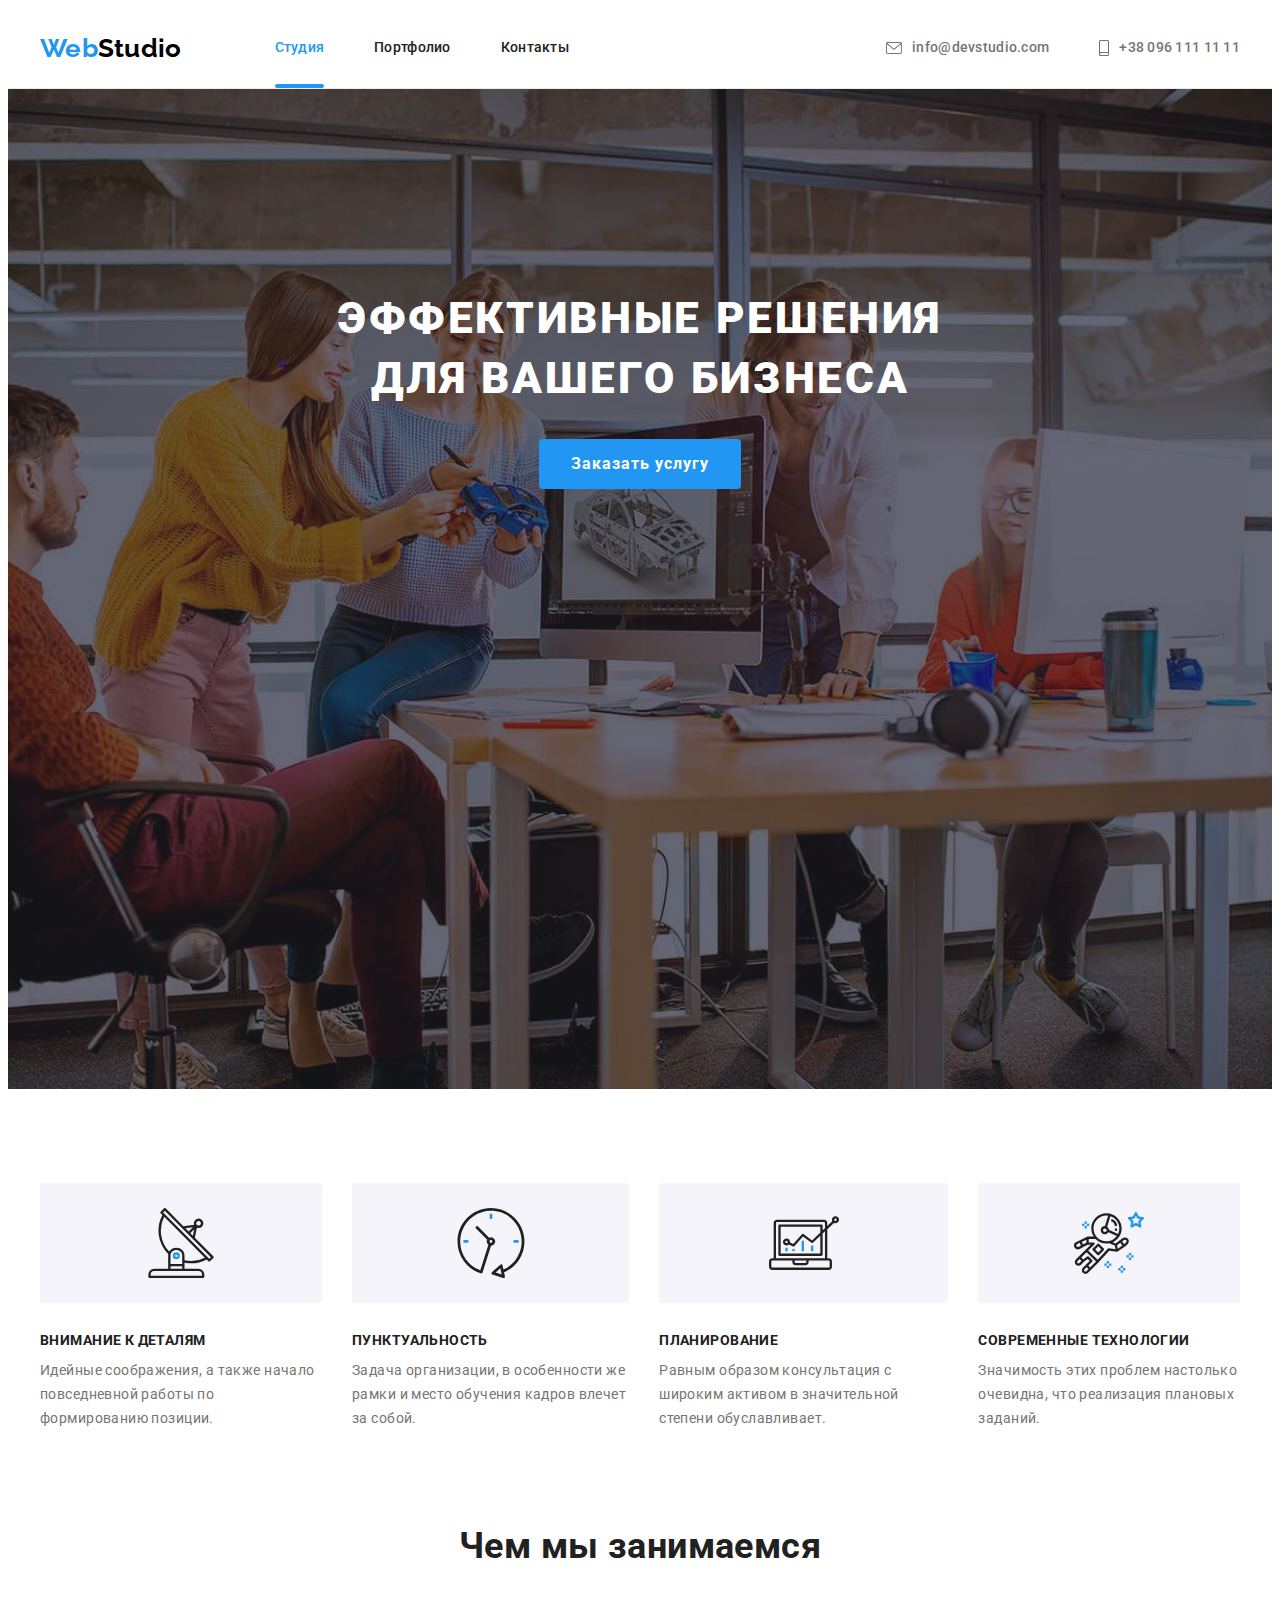
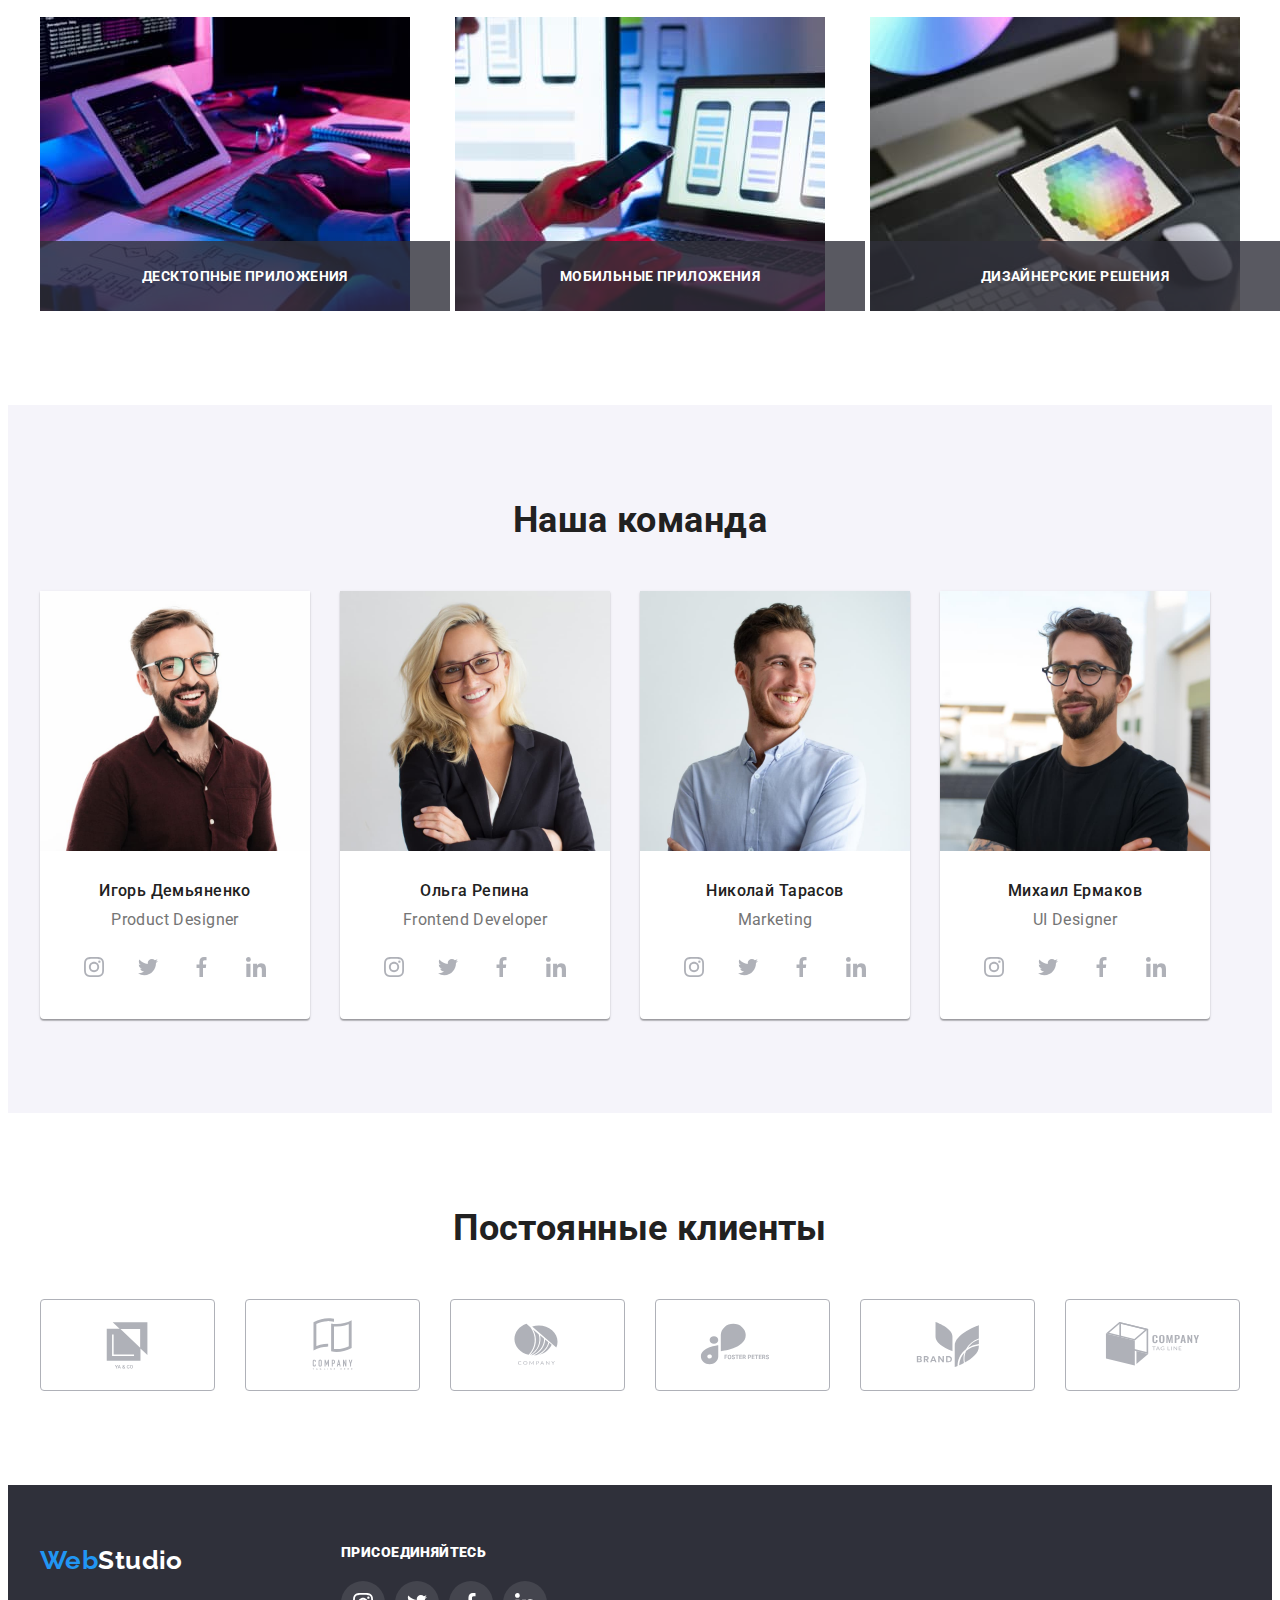
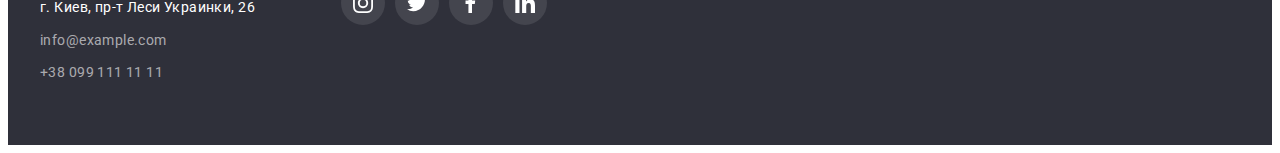
==== index.html @ 3fa94e57 "init" ====
<!DOCTYPE html>
<html lang="ru">
  <head>
    <meta charset="UTF-8" />
    <meta http-equiv="X-UA-Compatible" content="IE=edge" />
    <meta name="viewport" content="width=device-width, initial-scale=1.0" />
    <title>WebStudio</title>

    <!-- Fonts -->
    <link rel="preconnect" href="https://fonts.googleapis.com" />
    <link rel="preconnect" href="https://fonts.gstatic.com" crossorigin />
    <link
      href="https://fonts.googleapis.com/css2?family=Raleway:wght@700&family=Roboto:wght@400;500;700;900&display=swap"
      rel="stylesheet"
    />

    <!-- Styles -->
    <link
      rel="stylesheet"
      href="https://cdnjs.cloudflare.com/ajax/libs/modern-normalize/1.1.0/modern-normalize.min.css"
      integrity="sha512-wpPYUAdjBVSE4KJnH1VR1HeZfpl1ub8YT/NKx4PuQ5NmX2tKuGu6U/JRp5y+Y8XG2tV+wKQpNHVUX03MfMFn9Q=="
      crossorigin="anonymous"
      referrerpolicy="no-referrer"
    />
    <link rel="stylesheet" href="./css/styles.css" />
  </head>
  <body>
    <header class="header">
      <div class="container header-content">
        <a class="logo" href="./">Web<span class="light">Studio</span></a>

        <nav class="header-nav">
          <ul class="nav-list list">
            <li class="item"><a class="link current" href="">Студия</a></li>
            <li class="item"><a class="link" href="./portfolio.html">Портфолио</a></li>
            <li class="item"><a class="link" href="">Контакты</a></li>
          </ul>
        </nav>

        <ul class="list header-address">
          <li class="item">
            <a class="link" href="mailto:info@devstudio.com">
              <svg class="icon" width="16" height="12">
                <use href="./images/icons.svg#envelope"></use></svg
              >info@devstudio.com
            </a>
          </li>

          <li class="item">
            <a class="link" href="tel:+380961111111">
              <svg class="icon" width="10" height="16">
                <use href="./images/icons.svg#smartphone"></use></svg
              >+38 096 111 11 11
            </a>
          </li>
        </ul>
      </div>
    </header>

    <main>
      <!--Заказать услугу-->
      <section class="hero">
        <div class="hero-wrapper">
          <h1 class="hero-title">
            Эффективные решения <br />
            для вашего бизнеса
          </h1>
          <button class="hero-button btn btn-primary" type="button" data-modal-open>
            Заказать услугу
          </button>
        </div>
      </section>

      <!--Преимущества нашей компании-->
      <section class="features section">
        <div class="container">
          <h2 hidden>Особенности нашей компании</h2>
          <ul class="features-list list">
            <li class="item">
              <div class="feature-icon">
                <svg width="70" height="70"><use href="./images/icons.svg#antenna"></use></svg>
              </div>
              <h3 class="features-list-title">Внимание к деталям</h3>
              <p class="features-list-text">
                Идейные соображения, а также начало повседневной работы по формированию позиции.
              </p>
            </li>

            <li class="item">
              <div class="feature-icon">
                <svg width="70" height="70"><use href="./images/icons.svg#clock"></use></svg>
              </div>
              <h3 class="features-list-title">Пунктуальность</h3>
              <p class="features-list-text">
                Задача организации, в особенности же рамки и место обучения кадров влечет за собой.
              </p>
            </li>

            <li class="item">
              <div class="feature-icon">
                <svg width="70" height="70"><use href="./images/icons.svg#diagram"></use></svg>
              </div>
              <h3 class="features-list-title">Планирование</h3>
              <p class="features-list-text">
                Равным образом консультация с широким активом в значительной степени обуславливает.
              </p>
            </li>

            <li class="item">
              <div class="feature-icon">
                <svg width="70" height="70"><use href="./images/icons.svg#astronaut"></use></svg>
              </div>
              <h3 class="features-list-title">Современные технологии</h3>
              <p class="features-list-text">
                Значимость этих проблем настолько очевидна, что реализация плановых заданий.
              </p>
            </li>
          </ul>
        </div>
      </section>

      <!--Чем мы занимаемся-->
      <section class="work section">
        <div class="container">
          <h2 class="title">Чем мы занимаемся</h2>
          <ul class="work-list list">
            <li class="item">
              <img
                class="work-img"
                src="./images/what_we_create/what_we_create_1.jpg"
                alt="Программист пишет код"
                width="370"
              />
              <h3 class="work-label">Десктопные приложения</h3>
            </li>

            <li class="item">
              <img
                class="work-img"
                src="./images/what_we_create/what_we_create_2.jpg"
                alt="Разработка мобильных приложений"
                width="370"
              />
              <h3 class="work-label">Мобильные приложения</h3>
            </li>

            <li class="item">
              <img
                class="work-img"
                src="./images/what_we_create/what_we_create_3.jpg"
                alt="Веб дизайн"
                width="370"
              />
              <h3 class="work-label">Дизайнерские решения</h3>
            </li>
          </ul>
        </div>
      </section>

      <!--Наша команда-->
      <section class="staff section">
        <div class="container">
          <h2 class="title">Наша команда</h2>
          <ul class="staff-list list">
            <li class="item">
              <img src="./images/staff/staff_1.jpg" alt="Игорь Демьяненко" width="270" />
              <div class="staff-content">
                <h3 class="staff-name">Игорь Демьяненко</h3>
                <p class="staff-major" lang="en">Product Designer</p>
                <ul class="staff-icons list">
                  <li class="item">
                    <a class="staff-icon link" href="" aria-label="instagram">
                      <svg class="icon" width="20" height="20">
                        <use href="./images/icons.svg#instagram"></use>
                      </svg>
                    </a>
                  </li>

                  <li class="item">
                    <a class="staff-icon link" href="" aria-label="twitter">
                      <svg class="icon" width="20" height="20">
                        <use href="./images/icons.svg#twitter"></use>
                      </svg>
                    </a>
                  </li>

                  <li class="item">
                    <a class="staff-icon link" href="" aria-label="facebook">
                      <svg class="icon" width="20" height="20">
                        <use href="./images/icons.svg#facebook"></use>
                      </svg>
                    </a>
                  </li>

                  <li class="item">
                    <a class="staff-icon link" href="" aria-label="linkedin">
                      <svg class="icon" width="20" height="20">
                        <use href="./images/icons.svg#linkedin"></use>
                      </svg>
                    </a>
                  </li>
                </ul>
              </div>
            </li>

            <li class="item">
              <img src="./images/staff/staff_2.jpg" alt="Ольга Репина" width="270" />
              <div class="staff-content">
                <h3 class="staff-name">Ольга Репина</h3>
                <p class="staff-major" lang="en">Frontend Developer</p>
                <ul class="staff-icons list">
                  <li class="item">
                    <a class="staff-icon link" href="" aria-label="instagram">
                      <svg class="icon" width="20" height="20">
                        <use href="./images/icons.svg#instagram"></use>
                      </svg>
                    </a>
                  </li>

                  <li class="item">
                    <a class="staff-icon link" href="" aria-label="twitter">
                      <svg class="icon" width="20" height="20">
                        <use href="./images/icons.svg#twitter"></use>
                      </svg>
                    </a>
                  </li>

                  <li class="item">
                    <a class="staff-icon link" href="" aria-label="facebook">
                      <svg class="icon" width="20" height="20">
                        <use href="./images/icons.svg#facebook"></use>
                      </svg>
                    </a>
                  </li>

                  <li class="item">
                    <a class="staff-icon link" href="" aria-label="linkedin">
                      <svg class="icon" width="20" height="20">
                        <use href="./images/icons.svg#linkedin"></use>
                      </svg>
                    </a>
                  </li>
                </ul>
              </div>
            </li>

            <li class="item">
              <img src="./images/staff/staff_3.jpg" alt="Николай Тарасов" width="270" />
              <div class="staff-content">
                <h3 class="staff-name">Николай Тарасов</h3>
                <p class="staff-major" lang="en">Marketing</p>
                <ul class="staff-icons list">
                  <li class="item">
                    <a class="staff-icon link" href="" aria-label="instagram">
                      <svg class="icon" width="20" height="20">
                        <use href="./images/icons.svg#instagram"></use>
                      </svg>
                    </a>
                  </li>

                  <li class="item">
                    <a class="staff-icon link" href="" aria-label="twitter">
                      <svg class="icon" width="20" height="20">
                        <use href="./images/icons.svg#twitter"></use>
                      </svg>
                    </a>
                  </li>

                  <li class="item">
                    <a class="staff-icon link" href="" aria-label="facebook">
                      <svg class="icon" width="20" height="20">
                        <use href="./images/icons.svg#facebook"></use>
                      </svg>
                    </a>
                  </li>

                  <li class="item">
                    <a class="staff-icon link" href="" aria-label="linkedin">
                      <svg class="icon" width="20" height="20">
                        <use href="./images/icons.svg#linkedin"></use>
                      </svg>
                    </a>
                  </li>
                </ul>
              </div>
            </li>

            <li class="item">
              <img src="./images/staff/staff_4.jpg" alt="Михаил Ермаков" width="270" />
              <div class="staff-content">
                <h3 class="staff-name">Михаил Ермаков</h3>
                <p class="staff-major" lang="en">UI Designer</p>
                <ul class="staff-icons list">
                  <li class="item">
                    <a class="staff-icon link" href="" aria-label="instagram">
                      <svg class="icon" width="20" height="20">
                        <use href="./images/icons.svg#instagram"></use>
                      </svg>
                    </a>
                  </li>

                  <li class="item">
                    <a class="staff-icon link" href="" aria-label="twitter">
                      <svg class="icon" width="20" height="20">
                        <use href="./images/icons.svg#twitter"></use>
                      </svg>
                    </a>
                  </li>

                  <li class="item">
                    <a class="staff-icon link" href="" aria-label="facebook">
                      <svg class="icon" width="20" height="20">
                        <use href="./images/icons.svg#facebook"></use>
                      </svg>
                    </a>
                  </li>

                  <li class="item">
                    <a class="staff-icon link" href="" aria-label="linkedin">
                      <svg class="icon" width="20" height="20">
                        <use href="./images/icons.svg#linkedin"></use>
                      </svg>
                    </a>
                  </li>
                </ul>
              </div>
            </li>
          </ul>
        </div>
      </section>

      <section class="brands section">
        <div class="container">
          <h2 class="title">Постоянные клиенты</h2>
          <ul class="brand-list list">
            <li class="item">
              <a class="link" href="">
                <svg class="icon" width="106" height="60">
                  <use href="./images/icons.svg#brand_1"></use>
                </svg>
              </a>
            </li>

            <li class="item">
              <a class="link" href="">
                <svg class="icon" width="106" height="60">
                  <use href="./images/icons.svg#brand_2"></use>
                </svg>
              </a>
            </li>

            <li class="item">
              <a class="link" href="">
                <svg class="icon" width="106" height="60">
                  <use href="./images/icons.svg#brand_3"></use>
                </svg>
              </a>
            </li>

            <li class="item">
              <a class="link" href="">
                <svg class="icon" width="106" height="60">
                  <use href="./images/icons.svg#brand_4"></use>
                </svg>
              </a>
            </li>

            <li class="item">
              <a class="link" href="">
                <svg class="icon" width="106" height="60">
                  <use href="./images/icons.svg#brand_5"></use>
                </svg>
              </a>
            </li>

            <li class="item">
              <a class="link" href="">
                <svg class="icon" width="106" height="60">
                  <use href="./images/icons.svg#brand_6"></use>
                </svg>
              </a>
            </li>
          </ul>
        </div>
      </section>
    </main>

    <footer class="footer">
      <div class="container">
        <div class="address-wrapper">
          <a class="logo" href="./">Web<span class="dark">Studio</span></a>
          <address class="footer-address">
            <ul class="footer-address-list list">
              <li><p class="footer-address-text">г. Киев, пр-т Леси Украинки, 26</p></li>
              <li>
                <a class="footer-address-contact link" href="mailto:info@example.com"
                  >info@example.com</a
                >
              </li>
              <li>
                <a class="footer-address-contact link" href="tel:+380991111111"
                  >+38 099 111 11 11</a
                >
              </li>
            </ul>
          </address>
        </div>

        <div class="footer-socials">
          <p class="join-us"><strong>присоединяйтесь</strong></p>
          <ul class="footer-socials-list list">
            <li class="item">
              <a href="" class="link" aria-label="instagram">
                <svg class="icon" width="20" height="20">
                  <use href="./images/icons.svg#instagram"></use>
                </svg>
              </a>
            </li>

            <li class="item">
              <a href="" class="link" aria-label="twitter">
                <svg class="icon" width="20" height="20">
                  <use href="./images/icons.svg#twitter"></use>
                </svg>
              </a>
            </li>

            <li class="item">
              <a href="" class="link" aria-label="facebook">
                <svg class="icon" width="20" height="20">
                  <use href="./images/icons.svg#facebook"></use>
                </svg>
              </a>
            </li>

            <li class="item">
              <a href="" class="link" aria-label="linkedin">
                <svg class="icon" width="20" height="20">
                  <use href="./images/icons.svg#linkedin"></use>
                </svg>
              </a>
            </li>
          </ul>
        </div>
      </div>
    </footer>

    <div class="backdrop is-hidden" data-modal>
      <div class="modal">
        <button
          class="close-btn"
          type="button"
          aria-label="Закрыть модальное окно"
          data-modal-close
        ></button>
      </div>
    </div>

    <script src="./js/modal.js" type="module"></script>
  </body>
</html>
---- css/styles.css ----
/* Global */

:root {
  /* Color vars */
  --primary-header-color: #212121;
  --primary-text-color: #757575;
  --accent-color: #2196f3;
  --secondary-light-color: #ffffff;
  --secondary-dark-color: #000000;
  --hover-button-color: #188ce8;
  --default-icon-color: #afb1b8;

  /* Animation vars */
  --default-transition-duration: 250ms;
  --default-transition-timing-function: cubic-bezier(0.4, 0, 0.2, 1);
  --modal-transition-duration: 500ms;
}

body {
  font-family: 'Roboto', sans-serif;
  color: var(--primary-text-color);
  font-size: 14px;
  letter-spacing: 0.03em;
}

h1,
h2,
h3,
h4,
h5,
h6,
p,
ul {
  margin: 0;
  padding: 0;
}

/* Common */

.container {
  width: 1200px;
  margin: 0 auto;
  padding-right: 15px;
  padding-left: 15px;
  /* outline: 3px solid green; */
}

.link {
  color: inherit;
  text-decoration: none;
  transition: color var(--default-transition-duration) var(--default-transition-timing-function),
    background-color var(--default-transition-duration) var(--default-transition-timing-function),
    border-color var(--default-transition-duration) var(--default-transition-timing-function),
    box-shadow var(--default-transition-duration) var(--default-transition-timing-function);
}

.link:hover,
.link:focus,
.link.current {
  color: var(--accent-color);
}

.list {
  list-style: none;
}

.btn {
  font-family: inherit;
  cursor: pointer;
  border-radius: 4px;
  border: none;
}

.btn-primary {
  color: var(--secondary-light-color);
  background-color: var(--accent-color);
}

.btn-secondary {
  color: var(--primary-header-color);
  background-color: #f5f4fa;
}

.title {
  color: var(--primary-header-color);
  font-size: 36px;
  font-weight: 700;
  line-height: 1.17;
  text-align: center;
}

.section {
  padding-top: 94px;
  padding-bottom: 94px;
  /* outline: 1px solid red; */
  /* background-color: tomato; */
}

.icon {
  fill: currentColor;
}

/* Header */
.header {
  height: 80px;
  font-weight: 500;
  line-height: 1.14;
  letter-spacing: 0.02em;
  border-bottom: 1px solid #ececec;
}

.header-content {
  height: 100%;
  display: flex;
  align-items: center;
}

.header-content .link {
  display: block;
  padding: 32px 0;
}

.logo {
  color: var(--accent-color);
  font-family: 'Raleway', sans-serif;
  font-weight: 700;
  font-size: 26px;
  line-height: 1.17;
  text-decoration: none;
}

.logo > .light {
  color: var(--secondary-dark-color);
}
.logo > .dark {
  color: var(--secondary-light-color);
}

.header-nav {
  margin-left: 93px;
}

.nav-list {
  display: flex;
  color: var(--primary-header-color);
}

.nav-list .item + .item {
  margin-left: 50px;
}

.nav-list .link {
  position: relative;
}

.nav-list .link::after {
  position: absolute;
  bottom: 0;
  left: 0;

  content: '';
  width: 100%;
  height: 4px;
  border-radius: 2px;

  transform-origin: right;
  transform: scaleX(0);

  transition: transform var(--default-transition-duration) var(--default-transition-timing-function);
  background-color: var(--accent-color);
}

.nav-list .link.current::after {
  transform: scaleX(1);
}

.nav-list .link:hover::after {
  transform: scaleX(1);
}

.header-address {
  margin-left: auto;
  display: flex;
}

.header-address .item + .item {
  margin-left: 50px;
}

.header-address .link {
  display: inline-flex;
  align-items: center;
}

.header-address .icon {
  margin-right: 10px;
}

/* Hero  */
.hero {
  text-align: center;
}

.hero-wrapper {
  padding-top: 200px;
  padding-bottom: 200px;
  margin: 0 auto;
  max-width: 1600px;
  height: 600px;
  background-color: #2f303a;
  background-image: linear-gradient(to right, rgba(47, 48, 58, 0.4), rgba(47, 48, 58, 0.4)),
    url(../images/hero.jpg);
  background-repeat: no-repeat;
  background-size: cover;
  background-position: center 35%;
}

.hero-title {
  color: var(--secondary-light-color);
  font-weight: 900;
  font-size: 44px;
  line-height: 1.36;
  letter-spacing: 0.06em;
  text-align: center;
  text-transform: uppercase;
}

.hero-button {
  margin-top: 30px;
  padding: 10px 32px;
  font-size: 16px;
  font-weight: 700;
  line-height: 1.88;
  letter-spacing: 0.06em;

  transition: background-color var(--default-transition-duration)
    var(--default-transition-timing-function);
}

.hero-button:hover {
  background-color: var(--hover-button-color);
}

/* Advantages */
.features-list {
  display: flex;
}

.features-list > .item {
  margin-right: 30px;
}

.features-list > .item:last-child {
  margin-right: 0;
}

.features-list .feature-icon {
  height: 120px;
  margin-bottom: 30px;
  background-color: #f5f4fa;
  border-radius: 4px;

  display: flex;
  justify-content: center;
  align-items: center;
}

.features-list-title {
  color: var(--primary-header-color);
  font-size: inherit;
  font-weight: 700;
  line-height: 1.14;
  text-transform: uppercase;
}

.features-list-text {
  margin-top: 10px;
  line-height: 1.71;
}

/* Works */
.work {
  padding-top: 0;
}

.work-list {
  margin-top: 50px;
  display: flex;
  justify-content: space-between;
}

.work-list > .item {
  position: relative;
}

.work-img {
  display: block;
}

.work-label {
  position: absolute;
  bottom: 0;
  left: 0;
  width: 100%;
  padding: 27px 20px;

  font-weight: 700;
  font-size: inherit;
  line-height: 1.143;
  text-transform: uppercase;
  color: var(--secondary-light-color);
  text-align: center;

  background-color: rgba(47, 48, 58, 0.8);
}

/* Staff */
.staff {
  background-color: #f5f4fa;
}

.staff-list {
  margin-top: 50px;
  display: flex;
}

.staff-list > .item {
  flex-basis: 270px;
  margin-right: 30px;
  border-bottom-left-radius: 4px;
  border-bottom-right-radius: 4px;

  background-color: var(--secondary-light-color);
  box-shadow: 0px 1px 3px rgba(0, 0, 0, 0.12), 0px 1px 1px rgba(0, 0, 0, 0.14),
    0px 2px 1px rgba(0, 0, 0, 0.2);
}

.staff-list > .item:last-child {
  margin-right: 0;
}

.staff-list img {
  display: block;
}

.staff-content {
  padding: 30px 10px;
}

.staff-name {
  /* margin-top: 30px; */
  color: var(--primary-header-color);
  font-size: 16px;
  line-height: 1.19;
  text-align: center;
  font-weight: 500;
}

.staff-major {
  margin-top: 10px;
  font-size: 16px;
  line-height: 1.19;
  text-align: center;
}

.staff-icons {
  margin-top: 16px;
  display: flex;
  justify-content: center;
}

.staff-icons > .item + .item {
  margin-left: 10px;
}

.staff-icons .link {
  width: 44px;
  height: 44px;
  border-radius: 50%;
  color: var(--default-icon-color);

  display: flex;
  justify-content: center;
  align-items: center;
}

.staff-icons .link:hover {
  background-color: var(--accent-color);
  color: var(--secondary-light-color);
}

/* Customers */
.brand-list {
  margin-top: 50px;
  display: flex;
}

.brand-list > .item {
  width: calc(100% / 6);
  height: 92px;
}

.brand-list > .item + .item {
  margin-left: 30px;
}

.brand-list .link {
  box-sizing: border-box;
  height: 100%;
  /* padding: 15px 31px; */
  display: block;
  border: 1px solid var(--default-icon-color);
  border-radius: 4px;
  color: var(--default-icon-color);
  display: flex;
  align-items: center;
  justify-content: center;
}

.brand-list .link:hover {
  color: var(--accent-color);
  border-color: var(--accent-color);
}

/* Footer */
.footer {
  padding-top: 60px;
  padding-bottom: 60px;
  background-color: #2f303a;
}

.footer > .container {
  display: flex;
}

.address-wrapper {
  padding-right: 16px;
}

.footer-address {
  margin-top: 20px;
  font-style: inherit;
}

.footer-address-list li + li {
  margin-top: 9px;
}

.footer-address-text {
  color: var(--secondary-light-color);
  line-height: 1.71;
}

.footer-address-contact {
  line-height: 1.71;
  color: rgba(255, 255, 255, 0.6);
}

.footer-socials {
  margin-left: 70px;
}

.footer-socials > .join-us {
  margin-bottom: 20px;
  text-transform: uppercase;
  color: var(--secondary-light-color);
  font-weight: 700;
  line-height: 1.14;
}

.footer-socials-list {
  display: flex;
}

.footer-socials-list > .item + .item {
  margin-left: 10px;
}

.footer-socials-list .link {
  width: 44px;
  height: 44px;
  border-radius: 50%;
  color: var(--secondary-light-color);
  background-color: rgba(255, 255, 255, 0.1);

  display: flex;
  justify-content: center;
  align-items: center;
}

.footer-socials-list .link:hover {
  background-color: var(--accent-color);
}

/* Portfolio */

.portfolio-filter-list {
  margin-bottom: 50px;

  display: flex;
  justify-content: center;
}

.portfolio-filter-list .item + .item {
  margin-left: 8px;
}

.portfolio-button {
  padding: 6px 22px;
  font-family: inherit;
  font-size: 16px;
  font-weight: 500;
  line-height: 1.62;

  transition: box-shadow var(--default-transition-duration)
    var(--default-transition-timing-function);
}

.portfolio-button:hover {
  box-shadow: 0px 3px 1px rgba(0, 0, 0, 0.1), 0px 1px 2px rgba(0, 0, 0, 0.08),
    0px 2px 2px rgba(0, 0, 0, 0.12);
}

.portfolio-list {
  margin-top: -30px;
  margin-left: -30px;

  display: flex;
  flex-wrap: wrap;
}

.portfolio-list .item {
  margin-top: 30px;
  margin-left: 30px;
  background-color: var(--secondary-light-color);
}

.portfolio-list .link {
  display: block;
}

.portfolio-list .link:hover,
.portfolio-list .link:focus {
  color: inherit;
  box-shadow: 0px 1px 1px rgba(0, 0, 0, 0.12), 0px 4px 4px rgba(0, 0, 0, 0.06),
    1px 4px 6px rgba(0, 0, 0, 0.16);
}

.portfolio-list-img {
  display: block;
}

.portfolio-thumb {
  position: relative;
  overflow: hidden;
}

.portfolio-thumb > .overlay {
  padding-left: 24px;
  padding-right: 24px;
  color: var(--secondary-light-color);
  font-size: 18px;
  line-height: 1.555;

  display: flex;
  align-items: center;

  position: absolute;
  top: 100%;
  left: 0;
  width: 100%;
  height: 100%;

  transition: transform var(--default-transition-duration) var(--default-transition-timing-function);
  background: rgba(33, 150, 243, 0.9);
}

.portfolio-list .link:hover .overlay,
.portfolio-list .link:focus .overlay {
  transform: translateY(-100%);
}

.porfolio-link-content {
  padding: 20px 24px;
  border-right: 1px solid #eeeeee;
  border-bottom: 1px solid #eeeeee;
  border-left: 1px solid #eeeeee;
}

.portfolio-list-title {
  color: var(--primary-header-color);
  font-weight: 700;
  font-size: 18px;
  line-height: 2;
  letter-spacing: 0.06em;
}

.portfolio-list-text {
  margin-top: 4px;
  font-size: 16px;
  line-height: 1.88;
}

/*--------------- BackDrop & Modal Window ----------------*/
.backdrop {
  position: fixed;
  top: 0;
  left: 0;
  width: 100%;
  height: 100%;

  transform-origin: top right;
  transform: scale(1);
  transition: opacity var(--modal-transition-duration) var(--default-transition-timing-function),
    transform var(--modal-transition-duration) var(--default-transition-timing-function);
  background-color: rgba(0, 0, 0, 0.2);
}

.backdrop.is-hidden {
  opacity: 0;
  transform: scale(0) rotate(-90deg);
  pointer-events: none;
}

.modal {
  position: absolute;
  top: 50%;
  left: 50%;
  transform: translate(-50%, -50%);

  min-width: 528px;
  min-height: 581px;

  background-color: var(--secondary-light-color);
  box-shadow: 0px 1px 3px rgba(0, 0, 0, 0.12), 0px 1px 1px rgba(0, 0, 0, 0.14),
    0px 2px 1px rgba(0, 0, 0, 0.2);
  border-radius: 4px;
}

.close-btn {
  position: absolute;
  top: 8px;
  right: 8px;

  border: none;
  padding: 0;

  width: 30px;
  height: 30px;

  background-color: inherit;
  border: 1px solid rgba(0, 0, 0, 0.1);
  border-radius: 50%;
}

.close-btn::before,
.close-btn::after {
  content: '';
  position: absolute;
  top: 50%;
  left: 50%;

  width: 11px;
  height: 1.5px;

  background-color: var(--secondary-dark-color);
}

.close-btn::before {
  transform: translate(-50%, -50%) rotate(-45deg);
}

.close-btn::after {
  transform: translate(-50%, -50%) rotate(45deg);
}

.close-btn:active {
  box-shadow: inset 0px 1px 3px rgba(0, 0, 0, 0.12);
}
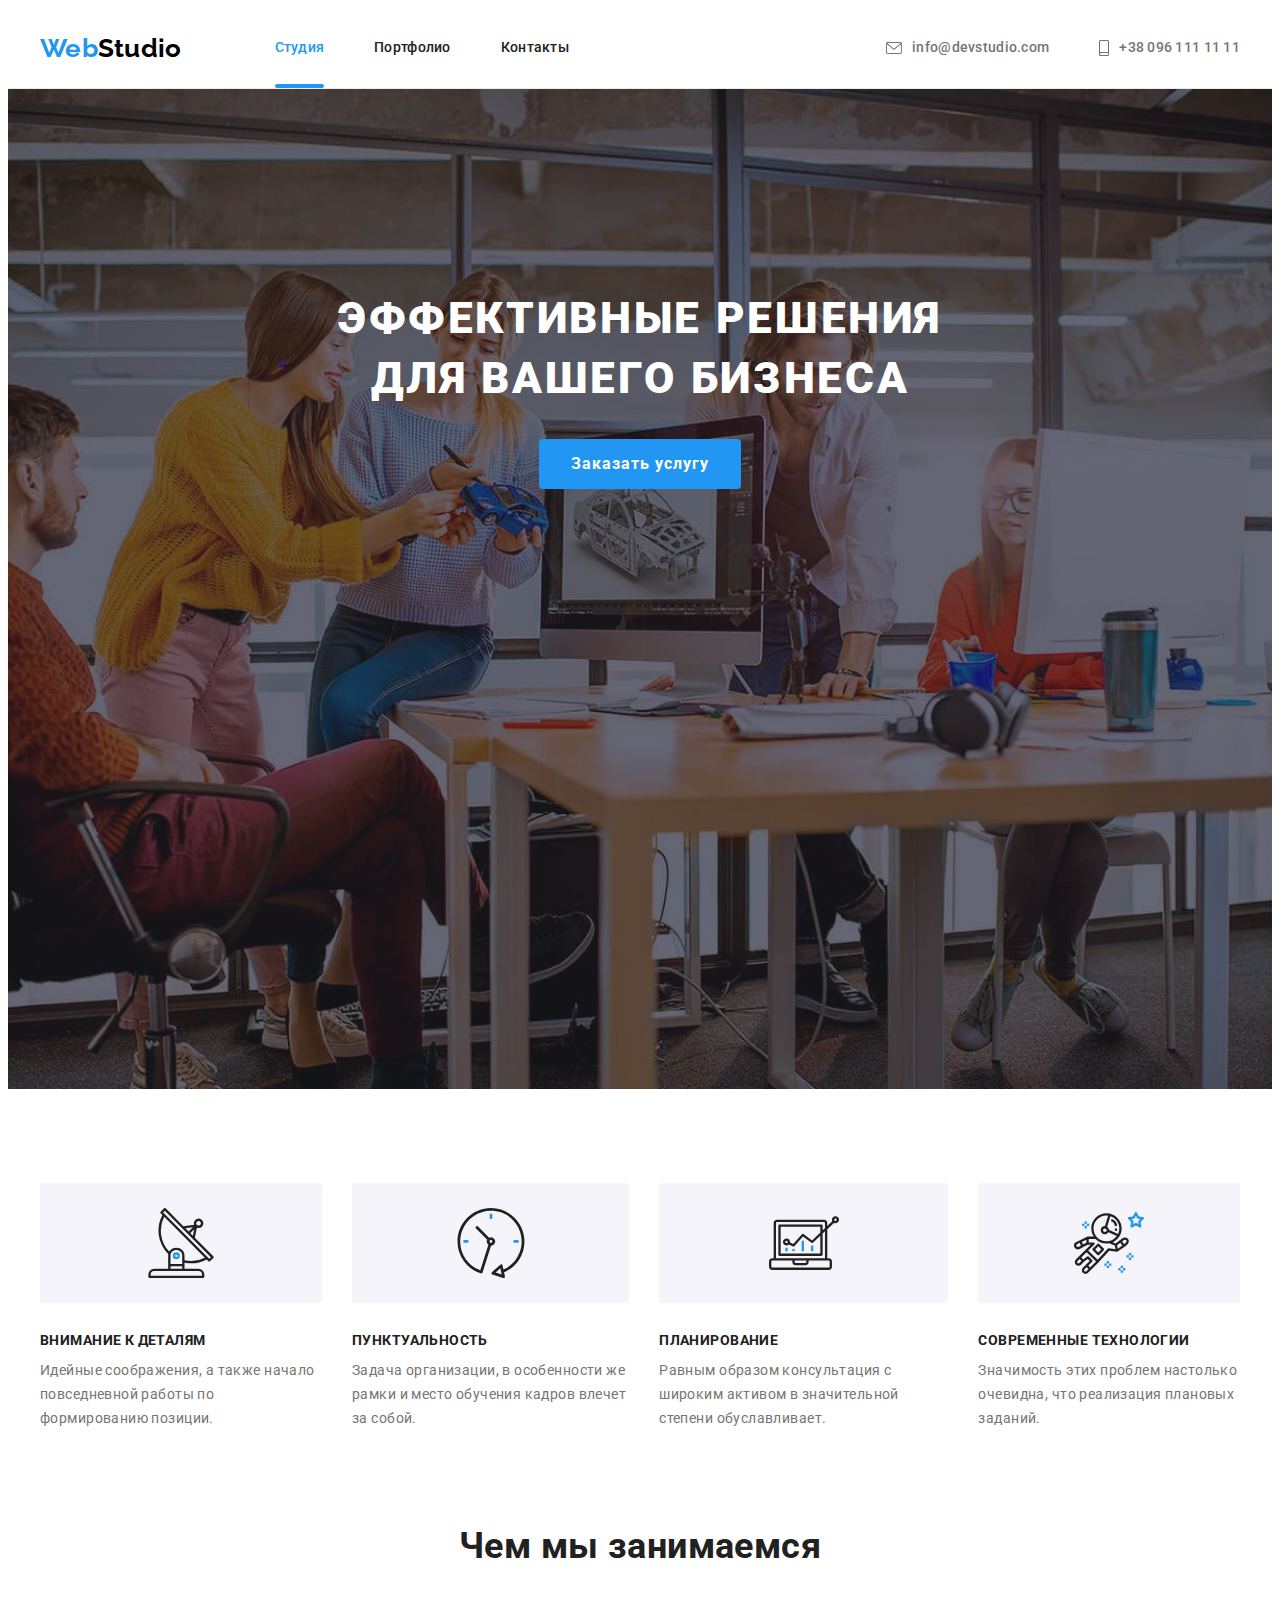
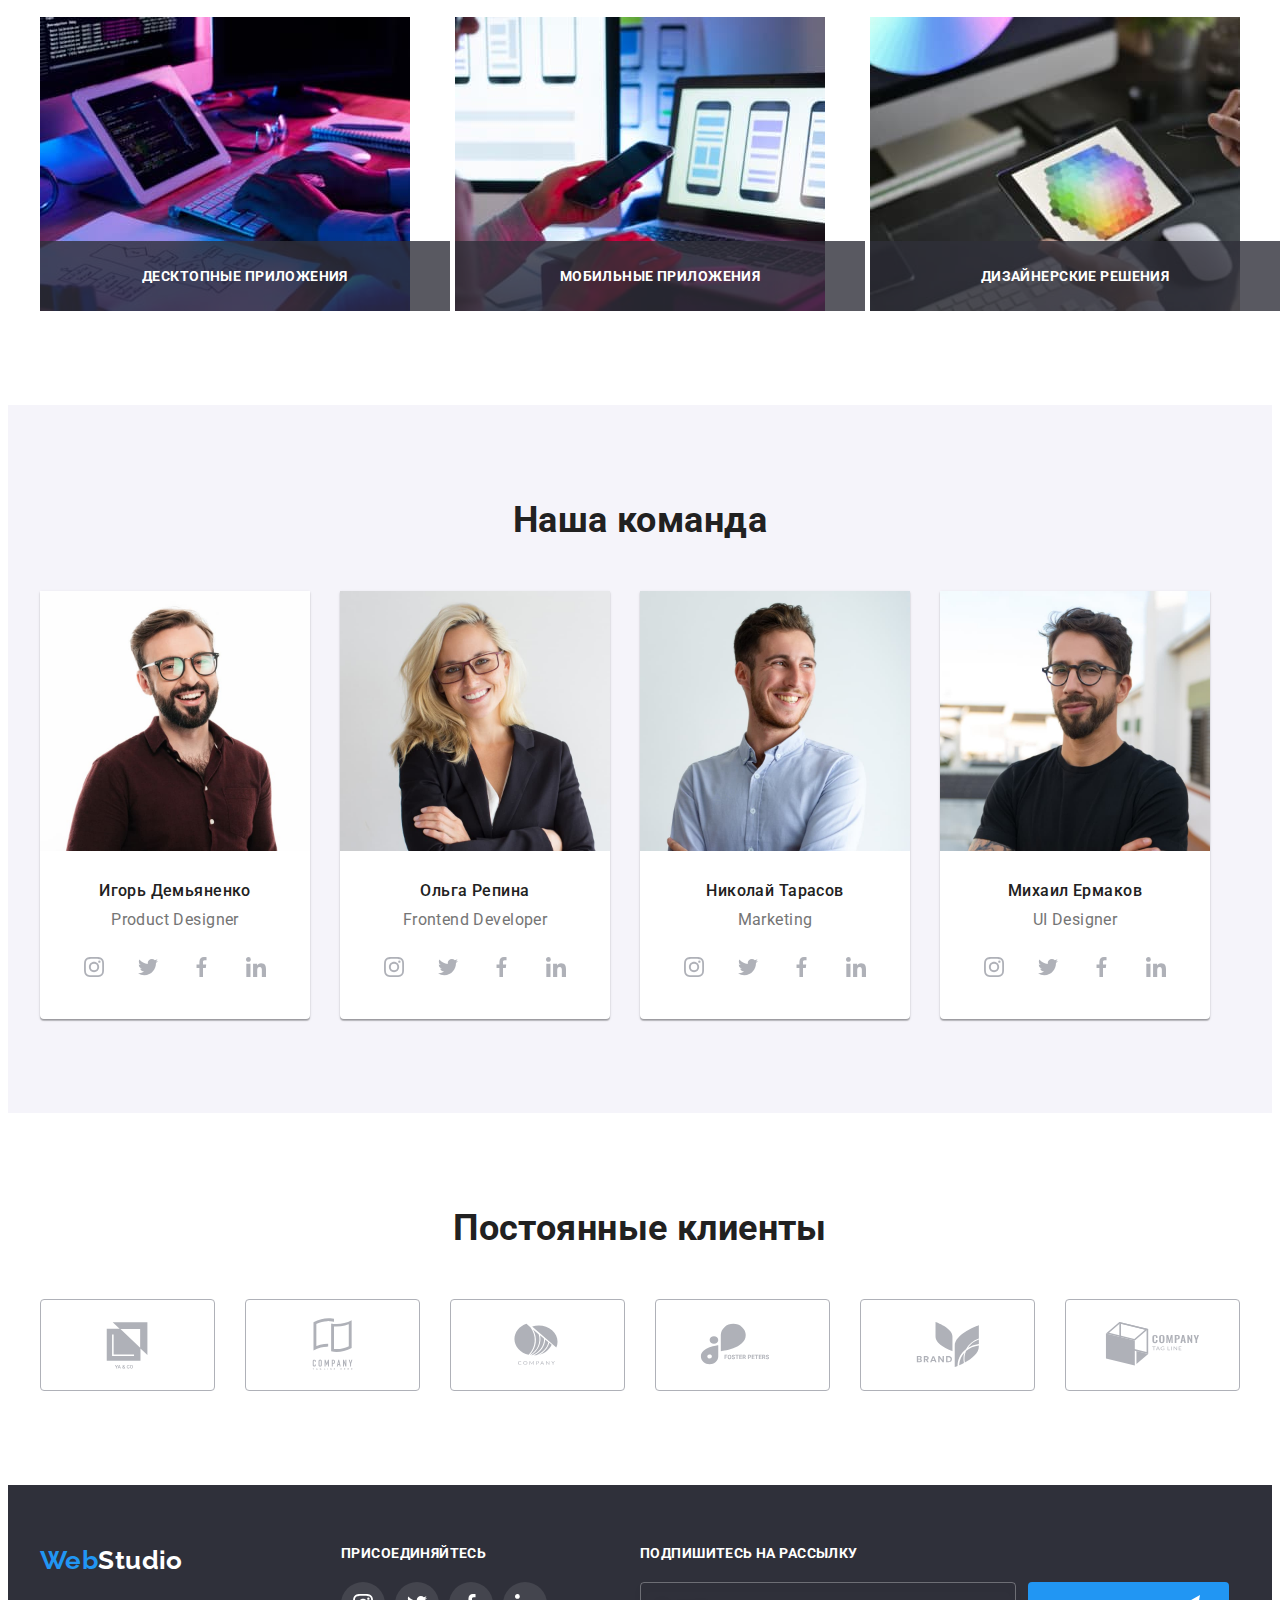
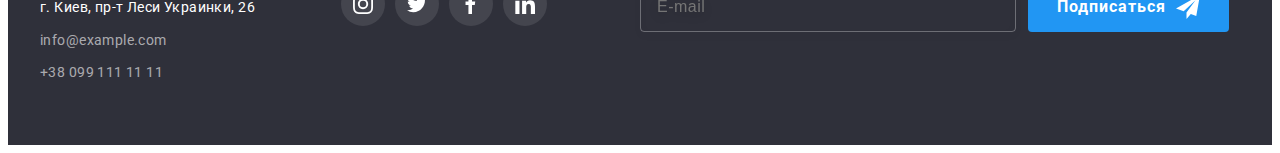
==== commit bc31734c: "hw6-forms" ====
--- a/index.html
+++ b/index.html
@@ -387,6 +387,7 @@
 
     <footer class="footer">
       <div class="container">
+        <!-- Address -->
         <div class="address-wrapper">
           <a class="logo" href="./">Web<span class="dark">Studio</span></a>
           <address class="footer-address">
@@ -406,8 +407,9 @@
           </address>
         </div>
 
+        <!-- Socials -->
         <div class="footer-socials">
-          <p class="join-us"><strong>присоединяйтесь</strong></p>
+          <h2 class="join-us">присоединяйтесь</h2>
           <ul class="footer-socials-list list">
             <li class="item">
               <a href="" class="link" aria-label="instagram">
@@ -442,6 +444,29 @@
             </li>
           </ul>
         </div>
+
+        <!-- Subscribe -->
+        <form class="footer-form" action="#">
+          <label for="footer-subscribe-email">
+            <h2 class="footer-form-title">Подпишитесь на рассылку</h2>
+          </label>
+
+          <div class="subscrtibe-wrapper">
+            <input
+              id="footer-subscribe-email"
+              class="footer-form-input input-highlight"
+              type="email"
+              name="subscribe-email"
+              placeholder="E-mail"
+            />
+            <button class="footer-form-submit btn btn-primary" type="submit">
+              Подписаться
+              <svg class="icon" width="24" height="24">
+                <use href="./images/icons.svg#send-email"></use>
+              </svg>
+            </button>
+          </div>
+        </form>
       </div>
     </footer>
 
@@ -452,7 +477,67 @@
           type="button"
           aria-label="Закрыть модальное окно"
           data-modal-close
-        ></button>
+        >
+          <svg class="icon" width="11" height="11">
+            <use href="./images/icons.svg#modal-cross"></use>
+          </svg>
+        </button>
+
+        <h2 class="modal-title">Оставьте свои данные, мы вам перезвоним</h2>
+
+        <form action="#" autocomplete="off">
+          <label class="modal-form-label">
+            Имя
+            <div class="form-input-wrapper">
+              <input class="form-input input-highlight" type="text" name="user-name" />
+              <svg class="icon" width="18" height="18">
+                <use href="./images/icons.svg#modal-person"></use>
+              </svg>
+            </div>
+          </label>
+
+          <label class="modal-form-label">
+            Телефон
+            <div class="form-input-wrapper">
+              <input class="form-input input-highlight" type="tel" name="user-tel" />
+              <svg class="icon" width="18" height="18">
+                <use href="./images/icons.svg#modal-phone"></use>
+              </svg>
+            </div>
+          </label>
+
+          <label class="modal-form-label">
+            Почта
+            <div class="form-input-wrapper">
+              <input class="form-input input-highlight" type="email" name="user-email" />
+              <svg class="icon" width="18" height="18">
+                <use href="./images/icons.svg#modal-email"></use>
+              </svg>
+            </div>
+          </label>
+
+          <label class="modal-form-label">
+            Комментарий
+            <textarea
+              class="form-input form-comment input-highlight"
+              name="user-comment"
+              placeholder="Введите текст"
+            ></textarea>
+          </label>
+
+          <div class="agreement-wrapper">
+            <label class="modal-form-agreement">
+              <input class="form-checkbox visually-hidden" type="checkbox" name="user-agreement" />
+              Соглашаюсь с рассылкой и принимаю&nbsp;
+              <a href="" class="agreement-conditions-link">Условия договора</a>
+              <svg class="checkbox-icon" width="16" height="15">
+                <use href="./images/icons.svg#modal-checkbox"></use>
+              </svg>
+            </label>
+          </div>
+
+          <button class="modal-form-submit btn btn-primary" type="submit">Отправить</button>
+        </form>
       </div>
     </div>
 
--- a/css/styles.css
+++ b/css/styles.css
@@ -37,6 +37,20 @@
 
 /* Common */
 
+.visually-hidden {
+  position: absolute;
+  width: 1px;
+  height: 1px;
+  margin: -1px;
+  border: 0;
+  padding: 0;
+
+  white-space: nowrap;
+  clip-path: inset(100%);
+  clip: rect(0 0 0 0);
+  overflow: hidden;
+}
+
 .container {
   width: 1200px;
   margin: 0 auto;
@@ -74,6 +88,13 @@
 .btn-primary {
   color: var(--secondary-light-color);
   background-color: var(--accent-color);
+
+  transition: background-color var(--default-transition-duration)
+    var(--default-transition-timing-function);
+}
+
+.btn-primary:hover {
+  background-color: var(--hover-button-color);
 }
 
 .btn-secondary {
@@ -98,6 +119,16 @@
 
 .icon {
   fill: currentColor;
+}
+
+.input-highlight:focus,
+.input-highlight:focus-visible {
+  border-color: var(--accent-color);
+  outline: var(--accent-color);
+}
+
+.input-highlight:focus + .icon {
+  fill: var(--accent-color);
 }
 
 /* Header */
@@ -233,13 +264,13 @@
   line-height: 1.88;
   letter-spacing: 0.06em;
 
-  transition: background-color var(--default-transition-duration)
-    var(--default-transition-timing-function);
-}
-
-.hero-button:hover {
+  /* transition: background-color var(--default-transition-duration)
+    var(--default-transition-timing-function); */
+}
+
+/* .hero-button:hover {
   background-color: var(--hover-button-color);
-}
+} */
 
 /* Advantages */
 .features-list {
@@ -465,7 +496,8 @@
   text-transform: uppercase;
   color: var(--secondary-light-color);
   font-weight: 700;
-  line-height: 1.14;
+  font-size: 14px;
+  line-height: 1.17;
 }
 
 .footer-socials-list {
@@ -490,6 +522,64 @@
 
 .footer-socials-list .link:hover {
   background-color: var(--accent-color);
+}
+
+.footer-form {
+  margin-left: 93px;
+}
+.footer-form-title {
+  margin-bottom: 20px;
+  text-transform: uppercase;
+  font-weight: 700;
+  font-size: 14px;
+  line-height: 1.17;
+  color: var(--secondary-light-color);
+}
+
+.subscrtibe-wrapper {
+  display: flex;
+}
+
+.footer-form-input {
+  padding: 0;
+  padding-left: 16px;
+  width: 358px;
+
+  color: rgba(255, 255, 255, 0.6);
+  font-size: 16px;
+  line-height: 1.25;
+  letter-spacing: 0.03em;
+
+  background-color: transparent;
+  border: 1px solid rgba(255, 255, 255, 0.3);
+  filter: drop-shadow(0px 4px 4px rgba(0, 0, 0, 0.15));
+  border-radius: 4px;
+
+  transition: border-color var(--default-transition-duration)
+    var(--default-transition-timing-function);
+}
+
+/* .footer-form-input:focus,
+.footer-form-input:focus-visible {
+  border-color: var(--accent-color);
+  outline: var(--accent-color);
+} */
+
+.footer-form-submit {
+  padding: 10px 29px;
+  margin-left: 12px;
+
+  font-weight: 700;
+  font-size: 16px;
+  line-height: 1.875;
+  letter-spacing: 0.06em;
+
+  display: flex;
+  align-items: center;
+}
+
+.footer-form-submit > .icon {
+  margin-left: 10px;
 }
 
 /* Portfolio */
@@ -623,13 +713,14 @@
 }
 
 .modal {
+  padding: 40px;
   position: absolute;
   top: 50%;
   left: 50%;
   transform: translate(-50%, -50%);
 
   min-width: 528px;
-  min-height: 581px;
+  /* min-height: 581px; */
 
   background-color: var(--secondary-light-color);
   box-shadow: 0px 1px 3px rgba(0, 0, 0, 0.12), 0px 1px 1px rgba(0, 0, 0, 0.14),
@@ -641,39 +732,163 @@
   position: absolute;
   top: 8px;
   right: 8px;
-
-  border: none;
+  cursor: pointer;
+
   padding: 0;
 
   width: 30px;
   height: 30px;
+
+  color: var(--secondary-dark-color);
 
   background-color: inherit;
   border: 1px solid rgba(0, 0, 0, 0.1);
   border-radius: 50%;
-}
-
-.close-btn::before,
-.close-btn::after {
-  content: '';
+
+  display: flex;
+  align-items: center;
+  justify-content: center;
+}
+
+.close-btn:hover {
+  color: var(--accent-color);
+}
+
+.modal-title {
+  margin-bottom: 12px;
+
+  color: var(--primary-header-color);
+  font-size: 20px;
+  line-height: 1.15;
+  text-align: center;
+}
+
+.modal-form-label {
+  display: block;
+  font-size: 12px;
+  line-height: 1.167;
+  letter-spacing: 0.01em;
+}
+
+.modal-form-label + .modal-form-label {
+  margin-top: 10px;
+}
+
+.form-input-wrapper {
+  position: relative;
+  color: var(--primary-header-color);
+}
+
+.form-input-wrapper {
+  margin-top: 4px;
+}
+
+.form-input-wrapper > .icon {
   position: absolute;
   top: 50%;
-  left: 50%;
-
-  width: 11px;
-  height: 1.5px;
-
-  background-color: var(--secondary-dark-color);
-}
-
-.close-btn::before {
-  transform: translate(-50%, -50%) rotate(-45deg);
-}
-
-.close-btn::after {
-  transform: translate(-50%, -50%) rotate(45deg);
-}
-
-.close-btn:active {
-  box-shadow: inset 0px 1px 3px rgba(0, 0, 0, 0.12);
-}
+  left: 12px;
+  transform: translateY(-50%);
+}
+
+.form-input {
+  display: block;
+  height: 40px;
+  width: 100%;
+
+  font-size: 16px;
+  padding-left: 42px;
+
+  border: 1px solid rgba(33, 33, 33, 0.2);
+  border-radius: 4px;
+
+  transition: border-color var(--default-transition-duration)
+    var(--default-transition-timing-function);
+}
+
+/* .form-input:focus,
+.form-input:focus-visible {
+  border-color: var(--accent-color);
+  outline: var(--accent-color);
+}
+
+.form-input:focus + .icon {
+  fill: var(--accent-color);
+} */
+
+.form-input.form-comment {
+  height: 120px;
+  resize: none;
+  padding: 12px 16px;
+}
+
+.form-comment::placeholder,
+.form-comment::-webkit-input-placeholder {
+  font-size: 14px;
+  line-height: 1.14;
+  letter-spacing: 0.01em;
+  color: rgba(117, 117, 117, 0.5);
+}
+
+.agreement-wrapper {
+  display: flex;
+  justify-content: center;
+}
+
+.modal-form-agreement {
+  margin-top: 20px;
+  padding-left: 23px;
+  position: relative;
+
+  line-height: 1.71;
+
+  display: inline-flex;
+  justify-content: center;
+}
+
+.modal-form-agreement .checkbox-icon {
+  position: absolute;
+  top: 50%;
+  left: 0;
+  transform: translateY(-50%);
+}
+
+.checkbox-icon {
+  border: 1.5px solid var(--primary-header-color);
+  fill: none;
+  border-radius: 2px;
+
+  transition: background-color var(--default-transition-duration)
+      var(--default-transition-timing-function),
+    border var(--default-transition-duration) var(--default-transition-timing-function);
+}
+
+.form-checkbox:checked ~ .checkbox-icon {
+  border: var(--accent-color);
+  background-color: var(--accent-color);
+  fill: var(--secondary-light-color);
+}
+
+.agreement-conditions-link {
+  line-height: 1.71;
+  color: var(--accent-color);
+}
+
+.agreement-conditions-link:visited {
+  color: var(--accent-color);
+}
+
+.modal-form-submit {
+  display: block;
+
+  margin-top: 30px;
+  margin-left: auto;
+  margin-right: auto;
+  padding: 10px 55px;
+
+  font-weight: 700;
+  font-size: 16px;
+  line-height: 1.875;
+  letter-spacing: 0.06em;
+
+  box-shadow: 0px 4px 4px rgba(0, 0, 0, 0.15);
+}
